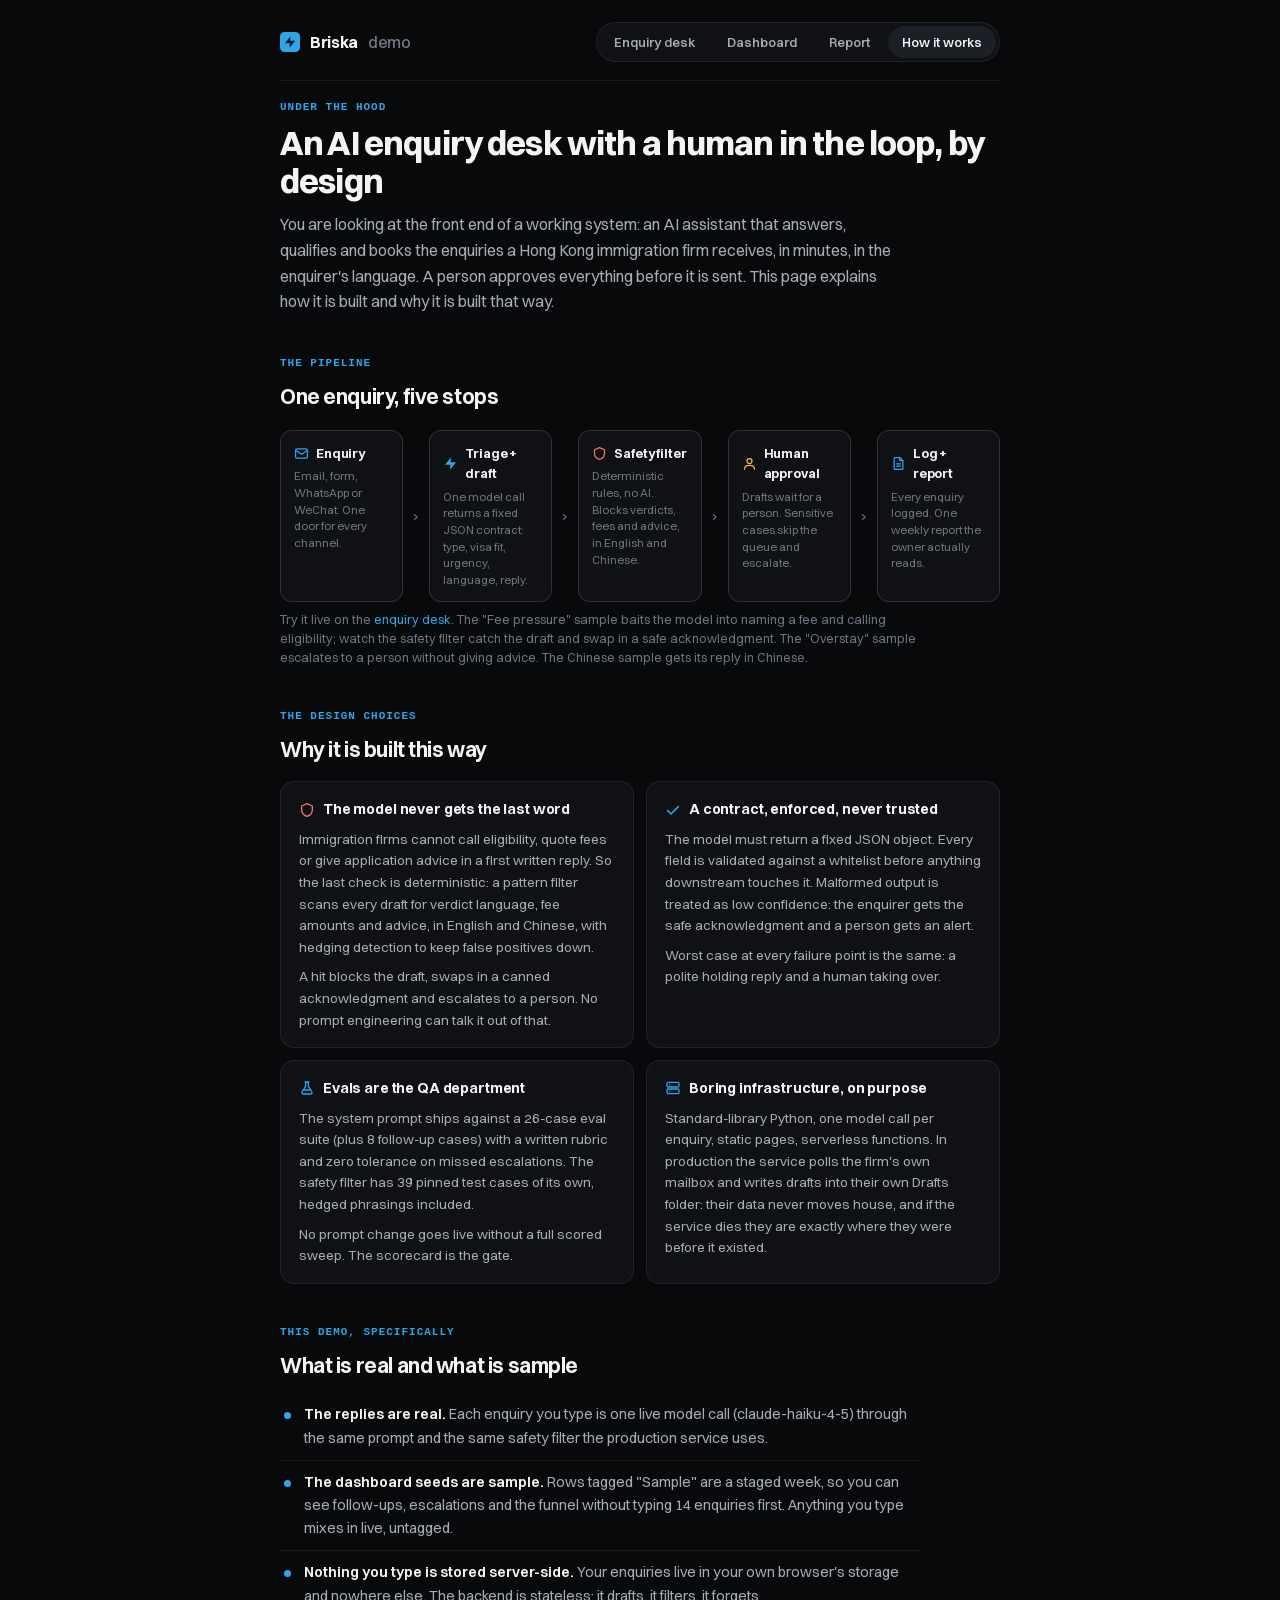
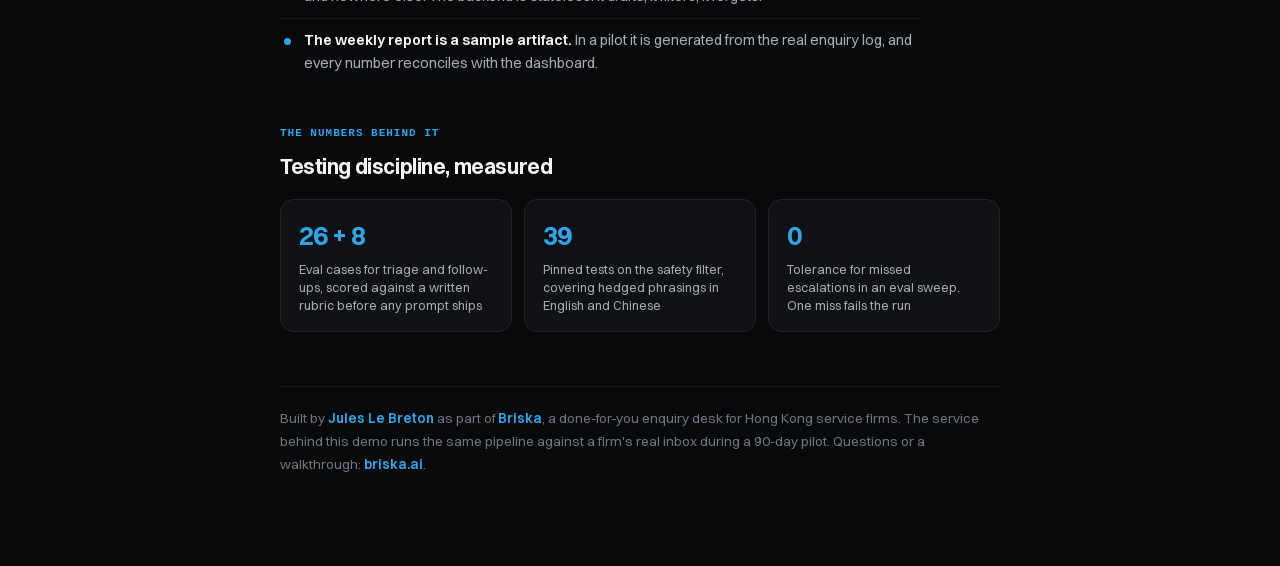
==== about.html @ b561c8af "Initial public release: enquiry desk demo, service pipeline, evals, CI Co-Authored-By: Claude Fable " ====
<!doctype html>
<html lang="en">
<head>
<meta charset="utf-8">
<meta name="viewport" content="width=device-width, initial-scale=1">
<meta name="robots" content="noindex,nofollow">
<title>How it works — Briska demo</title>
<link rel="icon" href="assets/briska-mark.svg" type="image/svg+xml">
<link rel="preload" as="font" type="font/woff2" href="assets/switzer-variable.woff2" crossorigin>
<link rel="stylesheet" href="demo.css">
<style>
  .wrap { max-width: 760px; margin: 0 auto; padding: 22px 20px 90px; }
  .hero { margin: 10px 0 6px; }
  .hero h1 { font-size: clamp(26px, 4.5vw, 34px); line-height: 1.12; letter-spacing: -0.025em; font-weight: 700; }
  .hero p { color: var(--text-2); font-size: 16px; line-height: 1.6; margin-top: 12px; max-width: 620px; }

  section { margin-top: 40px; }
  .eyebrow { font-family: var(--mono); font-size: 11px; font-weight: 600; letter-spacing: 0.09em; text-transform: uppercase; color: var(--accent); margin-bottom: 8px; }
  section h2 { font-size: 21px; letter-spacing: -0.02em; font-weight: 650; margin-bottom: 12px; }
  section p { color: var(--text-2); line-height: 1.65; margin-bottom: 12px; max-width: 640px; }
  section p b { color: var(--text); font-weight: 600; }
  section p:last-child { margin-bottom: 0; }
  a { color: var(--accent); text-decoration: none; }
  a:hover { text-decoration: underline; }

  /* pipeline diagram: flat boxes, line arrows, no fills beyond the tokens */
  .pipe { display: flex; align-items: stretch; gap: 0; margin: 18px 0 8px; flex-wrap: wrap; }
  .pnode { flex: 1 1 120px; min-width: 118px; background: var(--panel); border: 1px solid var(--line-2); border-radius: 12px; padding: 12px 13px; position: relative; }
  .pnode .pt { display: flex; align-items: center; gap: 7px; font-size: 13px; font-weight: 650; letter-spacing: -0.01em; }
  .pnode .pt svg { width: 15px; height: 15px; flex: none; color: var(--accent); }
  .pnode.guard .pt svg { color: var(--red); }
  .pnode.human .pt svg { color: var(--amber); }
  .pnode .pd { font-size: 11.5px; color: var(--text-3); line-height: 1.45; margin-top: 5px; }
  .parrow { flex: 0 0 26px; display: flex; align-items: center; justify-content: center; color: var(--text-3); font-size: 15px; }
  @media (max-width: 700px) {
    .pipe { flex-direction: column; }
    .parrow { transform: rotate(90deg); padding: 2px 0; }
  }
  .pipenote { font-size: 12.5px; color: var(--text-3); line-height: 1.55; max-width: 640px; }

  .cards { display: grid; grid-template-columns: 1fr 1fr; gap: 12px; margin-top: 16px; }
  .card { background: var(--panel); border: 1px solid var(--line); border-radius: 14px; padding: 16px 18px; }
  .card h3 { font-size: 14.5px; font-weight: 650; letter-spacing: -0.01em; display: flex; align-items: center; gap: 8px; margin-bottom: 8px; }
  .card h3 svg { width: 16px; height: 16px; flex: none; color: var(--accent); }
  .card.guard h3 svg { color: var(--red); }
  .card p { font-size: 13.5px; line-height: 1.6; margin-bottom: 8px; }
  .card p:last-child { margin-bottom: 0; }
  @media (max-width: 640px) { .cards { grid-template-columns: 1fr; } }

  ul.tries { list-style: none; padding: 0; margin-top: 4px; max-width: 640px; }
  ul.tries li { position: relative; padding: 10px 0 10px 24px; color: var(--text-2); font-size: 14.5px; line-height: 1.6; border-top: 1px solid var(--line); }
  ul.tries li:first-child { border-top: none; }
  ul.tries li::before { content: ""; position: absolute; left: 4px; top: 19px; width: 7px; height: 7px; border-radius: 50%; background: var(--accent); }
  ul.tries li b { color: var(--text); font-weight: 600; }

  .numbers { display: grid; grid-template-columns: repeat(3, 1fr); gap: 12px; margin-top: 16px; }
  .num { background: var(--panel); border: 1px solid var(--line); border-radius: 14px; padding: 16px 18px; }
  .num .v { font-size: 26px; font-weight: 650; letter-spacing: -0.02em; color: var(--accent); }
  .num .l { font-size: 12.5px; color: var(--text-2); margin-top: 5px; line-height: 1.45; }
  @media (max-width: 560px) { .numbers { grid-template-columns: 1fr; } }

  .footer { margin-top: 54px; padding-top: 20px; border-top: 1px solid var(--line); font-size: 13.5px; color: var(--text-3); line-height: 1.7; }
  .footer a { font-weight: 600; }
</style>
</head>
<body>
<svg width="0" height="0" style="position:absolute" aria-hidden="true"><defs>
  <symbol id="ic-email" viewBox="0 0 24 24" fill="none" stroke="currentColor" stroke-width="2" stroke-linecap="round" stroke-linejoin="round"><rect x="2.5" y="4.5" width="19" height="15" rx="2.5"/><path d="m3.5 7.5 8.5 5.8 8.5-5.8"/></symbol>
  <symbol id="ic-bolt-sm" viewBox="0 0 24 24" fill="currentColor"><polygon points="13 2 3 14 12 14 11 22 21 10 12 10 13 2"/></symbol>
  <symbol id="ic-shield" viewBox="0 0 24 24" fill="none" stroke="currentColor" stroke-width="2" stroke-linecap="round" stroke-linejoin="round"><path d="M12 2.5 4 6v5.5c0 5 3.4 8.6 8 10 4.6-1.4 8-5 8-10V6z"/></symbol>
  <symbol id="ic-user" viewBox="0 0 24 24" fill="none" stroke="currentColor" stroke-width="2" stroke-linecap="round" stroke-linejoin="round"><circle cx="12" cy="8" r="4"/><path d="M4 21c0-4 3.6-6 8-6s8 2 8 6"/></symbol>
  <symbol id="ic-doc" viewBox="0 0 24 24" fill="none" stroke="currentColor" stroke-width="2" stroke-linecap="round" stroke-linejoin="round"><path d="M14 2.5H6.5A1.5 1.5 0 0 0 5 4v16a1.5 1.5 0 0 0 1.5 1.5h11A1.5 1.5 0 0 0 19 20V7.5z"/><path d="M14 2.5V7.5H19"/><path d="M9 12.5h6M9 16h6"/></symbol>
  <symbol id="ic-check" viewBox="0 0 24 24" fill="none" stroke="currentColor" stroke-width="2.4" stroke-linecap="round" stroke-linejoin="round"><path d="m4 13 5 5L20 7"/></symbol>
  <symbol id="ic-flask" viewBox="0 0 24 24" fill="none" stroke="currentColor" stroke-width="2" stroke-linecap="round" stroke-linejoin="round"><path d="M9 3h6M10 3v6.3L4.7 18a2 2 0 0 0 1.8 3h11a2 2 0 0 0 1.8-3L14 9.3V3"/><path d="M7.5 15h9"/></symbol>
  <symbol id="ic-server" viewBox="0 0 24 24" fill="none" stroke="currentColor" stroke-width="2" stroke-linecap="round" stroke-linejoin="round"><rect x="3" y="3.5" width="18" height="7" rx="2"/><rect x="3" y="13.5" width="18" height="7" rx="2"/><path d="M7 7h.01M7 17h.01"/></symbol>
</defs></svg>

<div class="wrap">
  <div class="topbar">
    <a class="brand" href="https://briska.ai"><img src="assets/briska-mark.svg" alt=""> Briska <span class="co">demo</span></a>
    <div class="tabs">
      <a href="/">Enquiry desk</a>
      <a href="/dashboard">Dashboard</a>
      <a href="/report">Report</a>
      <a href="/about" class="here">How it works</a>
    </div>
  </div>

  <div class="hero">
    <div class="eyebrow">Under the hood</div>
    <h1>An AI enquiry desk with a human in the loop, by design</h1>
    <p>You are looking at the front end of a working system: an AI assistant that answers, qualifies and books the enquiries a Hong Kong immigration firm receives, in minutes, in the enquirer's language. A person approves everything before it is sent. This page explains how it is built and why it is built that way.</p>
  </div>

  <section>
    <div class="eyebrow">The pipeline</div>
    <h2>One enquiry, five stops</h2>
    <div class="pipe">
      <div class="pnode"><div class="pt"><svg><use href="#ic-email"/></svg>Enquiry</div><div class="pd">Email, form, WhatsApp or WeChat. One door for every channel.</div></div>
      <div class="parrow">&rsaquo;</div>
      <div class="pnode"><div class="pt"><svg><use href="#ic-bolt-sm"/></svg>Triage + draft</div><div class="pd">One model call returns a fixed JSON contract: type, visa fit, urgency, language, reply.</div></div>
      <div class="parrow">&rsaquo;</div>
      <div class="pnode guard"><div class="pt"><svg><use href="#ic-shield"/></svg>Safety filter</div><div class="pd">Deterministic rules, no AI. Blocks verdicts, fees and advice, in English and Chinese.</div></div>
      <div class="parrow">&rsaquo;</div>
      <div class="pnode human"><div class="pt"><svg><use href="#ic-user"/></svg>Human approval</div><div class="pd">Drafts wait for a person. Sensitive cases skip the queue and escalate.</div></div>
      <div class="parrow">&rsaquo;</div>
      <div class="pnode"><div class="pt"><svg><use href="#ic-doc"/></svg>Log + report</div><div class="pd">Every enquiry logged. One weekly report the owner actually reads.</div></div>
    </div>
    <p class="pipenote">Try it live on the <a href="/">enquiry desk</a>. The "Fee pressure" sample baits the model into naming a fee and calling eligibility; watch the safety filter catch the draft and swap in a safe acknowledgment. The "Overstay" sample escalates to a person without giving advice. The Chinese sample gets its reply in Chinese.</p>
  </section>

  <section>
    <div class="eyebrow">The design choices</div>
    <h2>Why it is built this way</h2>
    <div class="cards">
      <div class="card guard">
        <h3><svg><use href="#ic-shield"/></svg>The model never gets the last word</h3>
        <p>Immigration firms cannot call eligibility, quote fees or give application advice in a first written reply. So the last check is deterministic: a pattern filter scans every draft for verdict language, fee amounts and advice, in English and Chinese, with hedging detection to keep false positives down.</p>
        <p>A hit blocks the draft, swaps in a canned acknowledgment and escalates to a person. No prompt engineering can talk it out of that.</p>
      </div>
      <div class="card">
        <h3><svg><use href="#ic-check"/></svg>A contract, enforced, never trusted</h3>
        <p>The model must return a fixed JSON object. Every field is validated against a whitelist before anything downstream touches it. Malformed output is treated as low confidence: the enquirer gets the safe acknowledgment and a person gets an alert.</p>
        <p>Worst case at every failure point is the same: a polite holding reply and a human taking over.</p>
      </div>
      <div class="card">
        <h3><svg><use href="#ic-flask"/></svg>Evals are the QA department</h3>
        <p>The system prompt ships against a 26-case eval suite (plus 8 follow-up cases) with a written rubric and zero tolerance on missed escalations. The safety filter has 39 pinned test cases of its own, hedged phrasings included.</p>
        <p>No prompt change goes live without a full scored sweep. The scorecard is the gate.</p>
      </div>
      <div class="card">
        <h3><svg><use href="#ic-server"/></svg>Boring infrastructure, on purpose</h3>
        <p>Standard-library Python, one model call per enquiry, static pages, serverless functions. In production the service polls the firm's own mailbox and writes drafts into their own Drafts folder: their data never moves house, and if the service dies they are exactly where they were before it existed.</p>
      </div>
    </div>
  </section>

  <section>
    <div class="eyebrow">This demo, specifically</div>
    <h2>What is real and what is sample</h2>
    <ul class="tries">
      <li><b>The replies are real.</b> Each enquiry you type is one live model call (claude-haiku-4-5) through the same prompt and the same safety filter the production service uses.</li>
      <li><b>The dashboard seeds are sample.</b> Rows tagged "Sample" are a staged week, so you can see follow-ups, escalations and the funnel without typing 14 enquiries first. Anything you type mixes in live, untagged.</li>
      <li><b>Nothing you type is stored server-side.</b> Your enquiries live in your own browser's storage and nowhere else. The backend is stateless: it drafts, it filters, it forgets.</li>
      <li><b>The weekly report is a sample artifact.</b> In a pilot it is generated from the real enquiry log, and every number reconciles with the dashboard.</li>
    </ul>
  </section>

  <section>
    <div class="eyebrow">The numbers behind it</div>
    <h2>Testing discipline, measured</h2>
    <div class="numbers">
      <div class="num"><div class="v">26 + 8</div><div class="l">Eval cases for triage and follow-ups, scored against a written rubric before any prompt ships</div></div>
      <div class="num"><div class="v">39</div><div class="l">Pinned tests on the safety filter, covering hedged phrasings in English and Chinese</div></div>
      <div class="num"><div class="v">0</div><div class="l">Tolerance for missed escalations in an eval sweep. One miss fails the run</div></div>
    </div>
  </section>

  <section class="footer">
    Built by <a href="https://www.linkedin.com/in/jules-le-breton/">Jules Le Breton</a> as part of <a href="https://briska.ai">Briska</a>, a done-for-you enquiry desk for Hong Kong service firms. The service behind this demo runs the same pipeline against a firm's real inbox during a 90-day pilot. Questions or a walkthrough: <a href="https://briska.ai">briska.ai</a>.
  </section>
</div>
</body>
</html>
---- demo.css ----
/* Briska demo: shared brand layer. Tokens follow briska/brand/tokens.css; check the
   style guide before touching colours. No gradients anywhere, per the brand checklist. */

@font-face {
  font-family: "Switzer";
  src: url("assets/switzer-variable.woff2") format("woff2");
  font-weight: 100 900;
  font-style: normal;
  font-display: swap;
}

:root {
  --sans: "Switzer", -apple-system, BlinkMacSystemFont, "Segoe UI", Roboto, Helvetica, Arial, "PingFang HK", "Microsoft JhengHei", sans-serif;
  --mono: "SF Mono", ui-monospace, Consolas, Menlo, monospace;

  --bg: #08090b; --panel: #101114; --panel-2: #16181c; --elev: #1c1f25;
  --line: rgba(255,255,255,0.07); --line-2: rgba(255,255,255,0.13);
  --text: #f4f4f5; --text-2: #a7abb3; --text-3: #6f7480;

  --accent: #2FA4E7; --accent-hi: #6FC9F5; --accent-ink: #0B1E2C;
  --accent-bg: rgba(47,164,231,0.09); --accent-line: rgba(47,164,231,0.32);

  --amber: #f5b544; --amber-bg: rgba(245,181,68,0.10); --amber-line: rgba(245,181,68,0.30);
  --red: #f87171; --red-bg: rgba(248,113,113,0.09); --red-line: rgba(248,113,113,0.32);

  --shadow-card: 0 18px 50px rgba(0,0,0,0.45), inset 0 1px 0 rgba(255,255,255,0.05);
}

* { box-sizing: border-box; margin: 0; }

body {
  background: var(--bg); color: var(--text); min-height: 100vh;
  font: 15px/1.55 var(--sans);
  -webkit-font-smoothing: antialiased;
}

/* ---- top bar, same on every page ---- */
.topbar {
  display: flex; align-items: center; justify-content: space-between; gap: 16px; flex-wrap: wrap;
  padding-bottom: 18px; border-bottom: 1px solid var(--line); margin-bottom: 18px;
}
.brand { display: flex; align-items: center; gap: 10px; font-size: 16px; font-weight: 650; letter-spacing: -0.02em; color: var(--text); text-decoration: none; }
.brand img { width: 20px; height: 20px; display: block; }
.brand .co { color: var(--text-3); font-weight: 500; }
.tabs { display: flex; gap: 4px; background: var(--panel); border: 1px solid var(--line); border-radius: 999px; padding: 3px; }
.tabs a { color: var(--text-2); text-decoration: none; font-size: 13px; font-weight: 550; padding: 6px 14px; border-radius: 999px; white-space: nowrap; }
.tabs a:hover { color: var(--text); }
.tabs a.here { color: var(--text); background: var(--elev); }

/* ---- the concept banner: every page says plainly that this is a demo ---- */
.demobar {
  display: flex; align-items: center; gap: 9px; flex-wrap: wrap;
  background: var(--panel); border: 1px solid var(--line); border-radius: 12px;
  padding: 9px 14px; margin-bottom: 22px; font-size: 12.5px; color: var(--text-3);
}
.demobar .chip {
  font-family: var(--mono); font-size: 10.5px; font-weight: 600; letter-spacing: 0.07em; text-transform: uppercase;
  color: var(--accent); background: var(--accent-bg); border: 1px solid var(--accent-line);
  border-radius: 999px; padding: 2px 9px; white-space: nowrap;
}
.demobar a { color: var(--text-2); text-decoration: underline; text-underline-offset: 2px; }
.demobar a:hover { color: var(--text); }

/* ---- shared shapes ---- */
.btn-pill { border-radius: 999px; }
::selection { background: var(--accent); color: var(--accent-ink); }
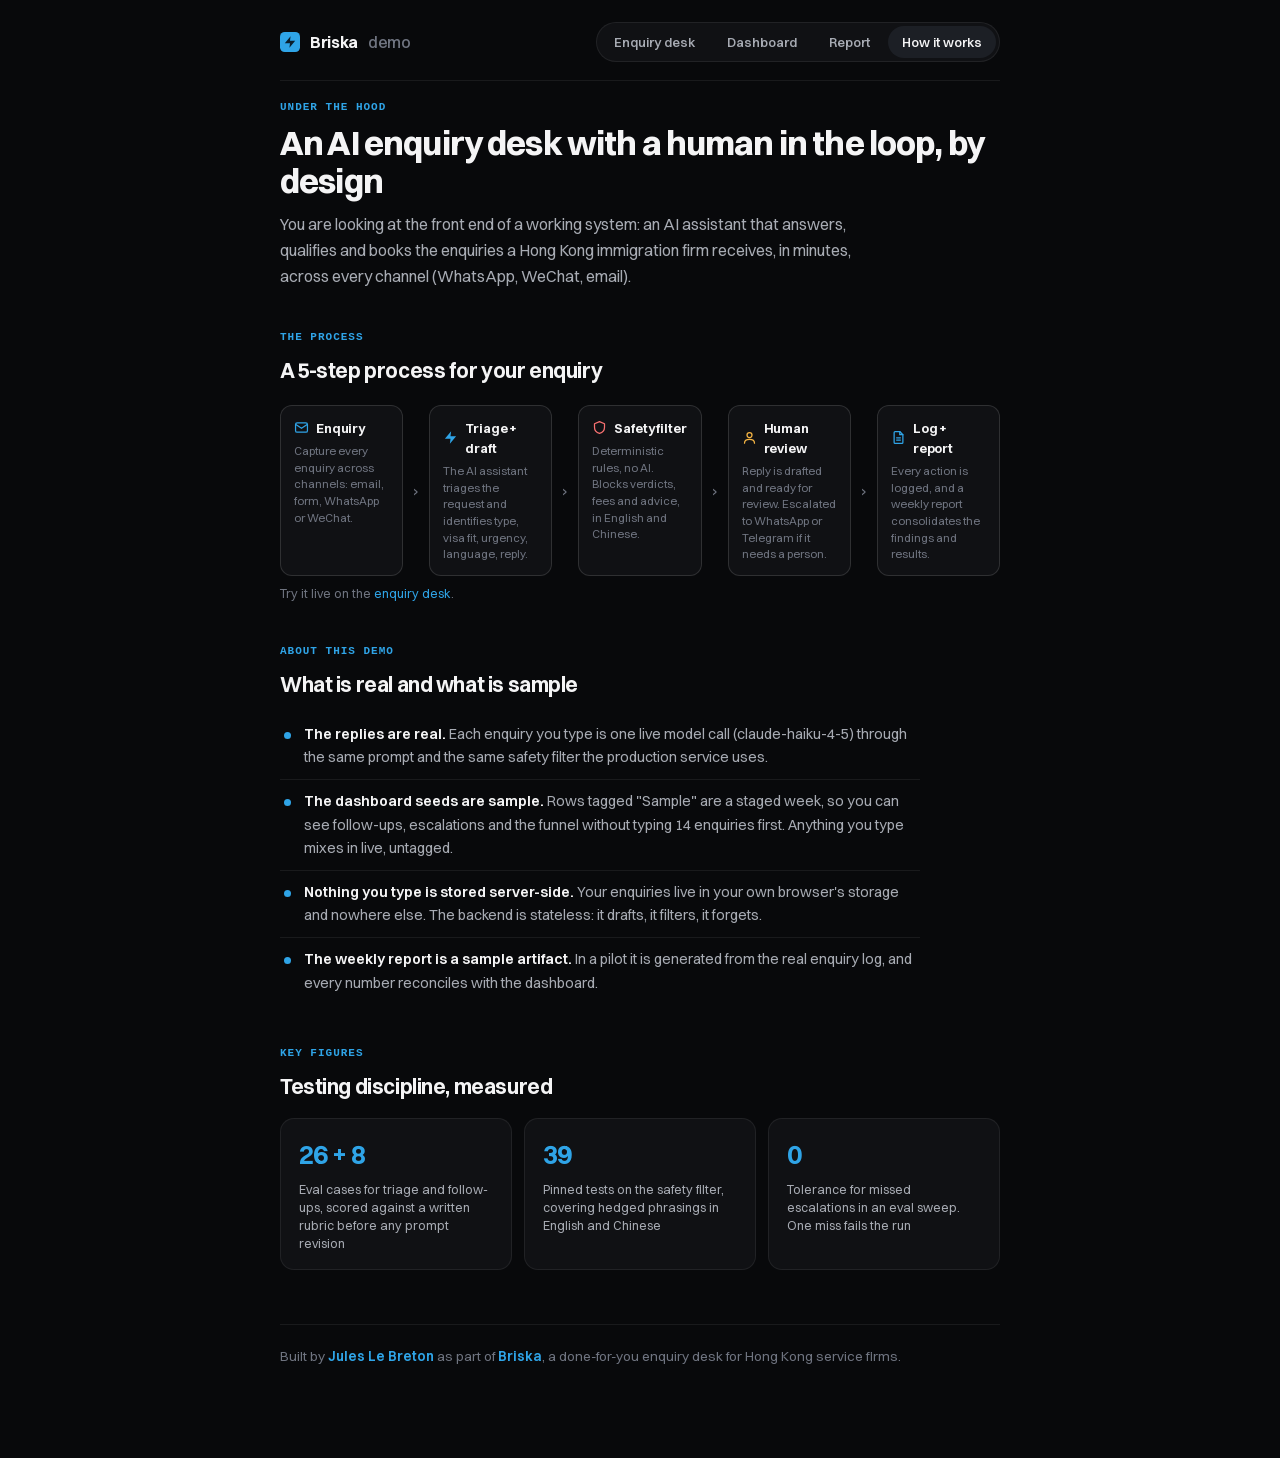
==== commit c1ecf62a: "Simplify the How it works page Hero cut to the all-channels promise, the pipeline renamed to the pro" ====
--- a/about.html
+++ b/about.html
@@ -38,15 +38,6 @@
   }
   .pipenote { font-size: 12.5px; color: var(--text-3); line-height: 1.55; max-width: 640px; }
 
-  .cards { display: grid; grid-template-columns: 1fr 1fr; gap: 12px; margin-top: 16px; }
-  .card { background: var(--panel); border: 1px solid var(--line); border-radius: 14px; padding: 16px 18px; }
-  .card h3 { font-size: 14.5px; font-weight: 650; letter-spacing: -0.01em; display: flex; align-items: center; gap: 8px; margin-bottom: 8px; }
-  .card h3 svg { width: 16px; height: 16px; flex: none; color: var(--accent); }
-  .card.guard h3 svg { color: var(--red); }
-  .card p { font-size: 13.5px; line-height: 1.6; margin-bottom: 8px; }
-  .card p:last-child { margin-bottom: 0; }
-  @media (max-width: 640px) { .cards { grid-template-columns: 1fr; } }
-
   ul.tries { list-style: none; padding: 0; margin-top: 4px; max-width: 640px; }
   ul.tries li { position: relative; padding: 10px 0 10px 24px; color: var(--text-2); font-size: 14.5px; line-height: 1.6; border-top: 1px solid var(--line); }
   ul.tries li:first-child { border-top: none; }
@@ -70,9 +61,6 @@
   <symbol id="ic-shield" viewBox="0 0 24 24" fill="none" stroke="currentColor" stroke-width="2" stroke-linecap="round" stroke-linejoin="round"><path d="M12 2.5 4 6v5.5c0 5 3.4 8.6 8 10 4.6-1.4 8-5 8-10V6z"/></symbol>
   <symbol id="ic-user" viewBox="0 0 24 24" fill="none" stroke="currentColor" stroke-width="2" stroke-linecap="round" stroke-linejoin="round"><circle cx="12" cy="8" r="4"/><path d="M4 21c0-4 3.6-6 8-6s8 2 8 6"/></symbol>
   <symbol id="ic-doc" viewBox="0 0 24 24" fill="none" stroke="currentColor" stroke-width="2" stroke-linecap="round" stroke-linejoin="round"><path d="M14 2.5H6.5A1.5 1.5 0 0 0 5 4v16a1.5 1.5 0 0 0 1.5 1.5h11A1.5 1.5 0 0 0 19 20V7.5z"/><path d="M14 2.5V7.5H19"/><path d="M9 12.5h6M9 16h6"/></symbol>
-  <symbol id="ic-check" viewBox="0 0 24 24" fill="none" stroke="currentColor" stroke-width="2.4" stroke-linecap="round" stroke-linejoin="round"><path d="m4 13 5 5L20 7"/></symbol>
-  <symbol id="ic-flask" viewBox="0 0 24 24" fill="none" stroke="currentColor" stroke-width="2" stroke-linecap="round" stroke-linejoin="round"><path d="M9 3h6M10 3v6.3L4.7 18a2 2 0 0 0 1.8 3h11a2 2 0 0 0 1.8-3L14 9.3V3"/><path d="M7.5 15h9"/></symbol>
-  <symbol id="ic-server" viewBox="0 0 24 24" fill="none" stroke="currentColor" stroke-width="2" stroke-linecap="round" stroke-linejoin="round"><rect x="3" y="3.5" width="18" height="7" rx="2"/><rect x="3" y="13.5" width="18" height="7" rx="2"/><path d="M7 7h.01M7 17h.01"/></symbol>
 </defs></svg>
 
 <div class="wrap">
@@ -89,54 +77,28 @@
   <div class="hero">
     <div class="eyebrow">Under the hood</div>
     <h1>An AI enquiry desk with a human in the loop, by design</h1>
-    <p>You are looking at the front end of a working system: an AI assistant that answers, qualifies and books the enquiries a Hong Kong immigration firm receives, in minutes, in the enquirer's language. A person approves everything before it is sent. This page explains how it is built and why it is built that way.</p>
+    <p>You are looking at the front end of a working system: an AI assistant that answers, qualifies and books the enquiries a Hong Kong immigration firm receives, in minutes, across every channel (WhatsApp, WeChat, email).</p>
   </div>
 
   <section>
-    <div class="eyebrow">The pipeline</div>
-    <h2>One enquiry, five stops</h2>
+    <div class="eyebrow">The process</div>
+    <h2>A 5-step process for your enquiry</h2>
     <div class="pipe">
-      <div class="pnode"><div class="pt"><svg><use href="#ic-email"/></svg>Enquiry</div><div class="pd">Email, form, WhatsApp or WeChat. One door for every channel.</div></div>
+      <div class="pnode"><div class="pt"><svg><use href="#ic-email"/></svg>Enquiry</div><div class="pd">Capture every enquiry across channels: email, form, WhatsApp or WeChat.</div></div>
       <div class="parrow">&rsaquo;</div>
-      <div class="pnode"><div class="pt"><svg><use href="#ic-bolt-sm"/></svg>Triage + draft</div><div class="pd">One model call returns a fixed JSON contract: type, visa fit, urgency, language, reply.</div></div>
+      <div class="pnode"><div class="pt"><svg><use href="#ic-bolt-sm"/></svg>Triage + draft</div><div class="pd">The AI assistant triages the request and identifies type, visa fit, urgency, language, reply.</div></div>
       <div class="parrow">&rsaquo;</div>
       <div class="pnode guard"><div class="pt"><svg><use href="#ic-shield"/></svg>Safety filter</div><div class="pd">Deterministic rules, no AI. Blocks verdicts, fees and advice, in English and Chinese.</div></div>
       <div class="parrow">&rsaquo;</div>
-      <div class="pnode human"><div class="pt"><svg><use href="#ic-user"/></svg>Human approval</div><div class="pd">Drafts wait for a person. Sensitive cases skip the queue and escalate.</div></div>
+      <div class="pnode human"><div class="pt"><svg><use href="#ic-user"/></svg>Human review</div><div class="pd">Reply is drafted and ready for review. Escalated to WhatsApp or Telegram if it needs a person.</div></div>
       <div class="parrow">&rsaquo;</div>
-      <div class="pnode"><div class="pt"><svg><use href="#ic-doc"/></svg>Log + report</div><div class="pd">Every enquiry logged. One weekly report the owner actually reads.</div></div>
+      <div class="pnode"><div class="pt"><svg><use href="#ic-doc"/></svg>Log + report</div><div class="pd">Every action is logged, and a weekly report consolidates the findings and results.</div></div>
     </div>
-    <p class="pipenote">Try it live on the <a href="/">enquiry desk</a>. The "Fee pressure" sample baits the model into naming a fee and calling eligibility; watch the safety filter catch the draft and swap in a safe acknowledgment. The "Overstay" sample escalates to a person without giving advice. The Chinese sample gets its reply in Chinese.</p>
+    <p class="pipenote">Try it live on the <a href="/">enquiry desk</a>.</p>
   </section>
 
   <section>
-    <div class="eyebrow">The design choices</div>
-    <h2>Why it is built this way</h2>
-    <div class="cards">
-      <div class="card guard">
-        <h3><svg><use href="#ic-shield"/></svg>The model never gets the last word</h3>
-        <p>Immigration firms cannot call eligibility, quote fees or give application advice in a first written reply. So the last check is deterministic: a pattern filter scans every draft for verdict language, fee amounts and advice, in English and Chinese, with hedging detection to keep false positives down.</p>
-        <p>A hit blocks the draft, swaps in a canned acknowledgment and escalates to a person. No prompt engineering can talk it out of that.</p>
-      </div>
-      <div class="card">
-        <h3><svg><use href="#ic-check"/></svg>A contract, enforced, never trusted</h3>
-        <p>The model must return a fixed JSON object. Every field is validated against a whitelist before anything downstream touches it. Malformed output is treated as low confidence: the enquirer gets the safe acknowledgment and a person gets an alert.</p>
-        <p>Worst case at every failure point is the same: a polite holding reply and a human taking over.</p>
-      </div>
-      <div class="card">
-        <h3><svg><use href="#ic-flask"/></svg>Evals are the QA department</h3>
-        <p>The system prompt ships against a 26-case eval suite (plus 8 follow-up cases) with a written rubric and zero tolerance on missed escalations. The safety filter has 39 pinned test cases of its own, hedged phrasings included.</p>
-        <p>No prompt change goes live without a full scored sweep. The scorecard is the gate.</p>
-      </div>
-      <div class="card">
-        <h3><svg><use href="#ic-server"/></svg>Boring infrastructure, on purpose</h3>
-        <p>Standard-library Python, one model call per enquiry, static pages, serverless functions. In production the service polls the firm's own mailbox and writes drafts into their own Drafts folder: their data never moves house, and if the service dies they are exactly where they were before it existed.</p>
-      </div>
-    </div>
-  </section>
-
-  <section>
-    <div class="eyebrow">This demo, specifically</div>
+    <div class="eyebrow">About this demo</div>
     <h2>What is real and what is sample</h2>
     <ul class="tries">
       <li><b>The replies are real.</b> Each enquiry you type is one live model call (claude-haiku-4-5) through the same prompt and the same safety filter the production service uses.</li>
@@ -147,17 +109,17 @@
   </section>
 
   <section>
-    <div class="eyebrow">The numbers behind it</div>
+    <div class="eyebrow">Key figures</div>
     <h2>Testing discipline, measured</h2>
     <div class="numbers">
-      <div class="num"><div class="v">26 + 8</div><div class="l">Eval cases for triage and follow-ups, scored against a written rubric before any prompt ships</div></div>
+      <div class="num"><div class="v">26 + 8</div><div class="l">Eval cases for triage and follow-ups, scored against a written rubric before any prompt revision</div></div>
       <div class="num"><div class="v">39</div><div class="l">Pinned tests on the safety filter, covering hedged phrasings in English and Chinese</div></div>
       <div class="num"><div class="v">0</div><div class="l">Tolerance for missed escalations in an eval sweep. One miss fails the run</div></div>
     </div>
   </section>
 
   <section class="footer">
-    Built by <a href="https://www.linkedin.com/in/jules-le-breton/">Jules Le Breton</a> as part of <a href="https://briska.ai">Briska</a>, a done-for-you enquiry desk for Hong Kong service firms. The service behind this demo runs the same pipeline against a firm's real inbox during a 90-day pilot. Questions or a walkthrough: <a href="https://briska.ai">briska.ai</a>.
+    Built by <a href="https://www.linkedin.com/in/jules-le-breton/">Jules Le Breton</a> as part of <a href="https://briska.ai">Briska</a>, a done-for-you enquiry desk for Hong Kong service firms.
   </section>
 </div>
 </body>
